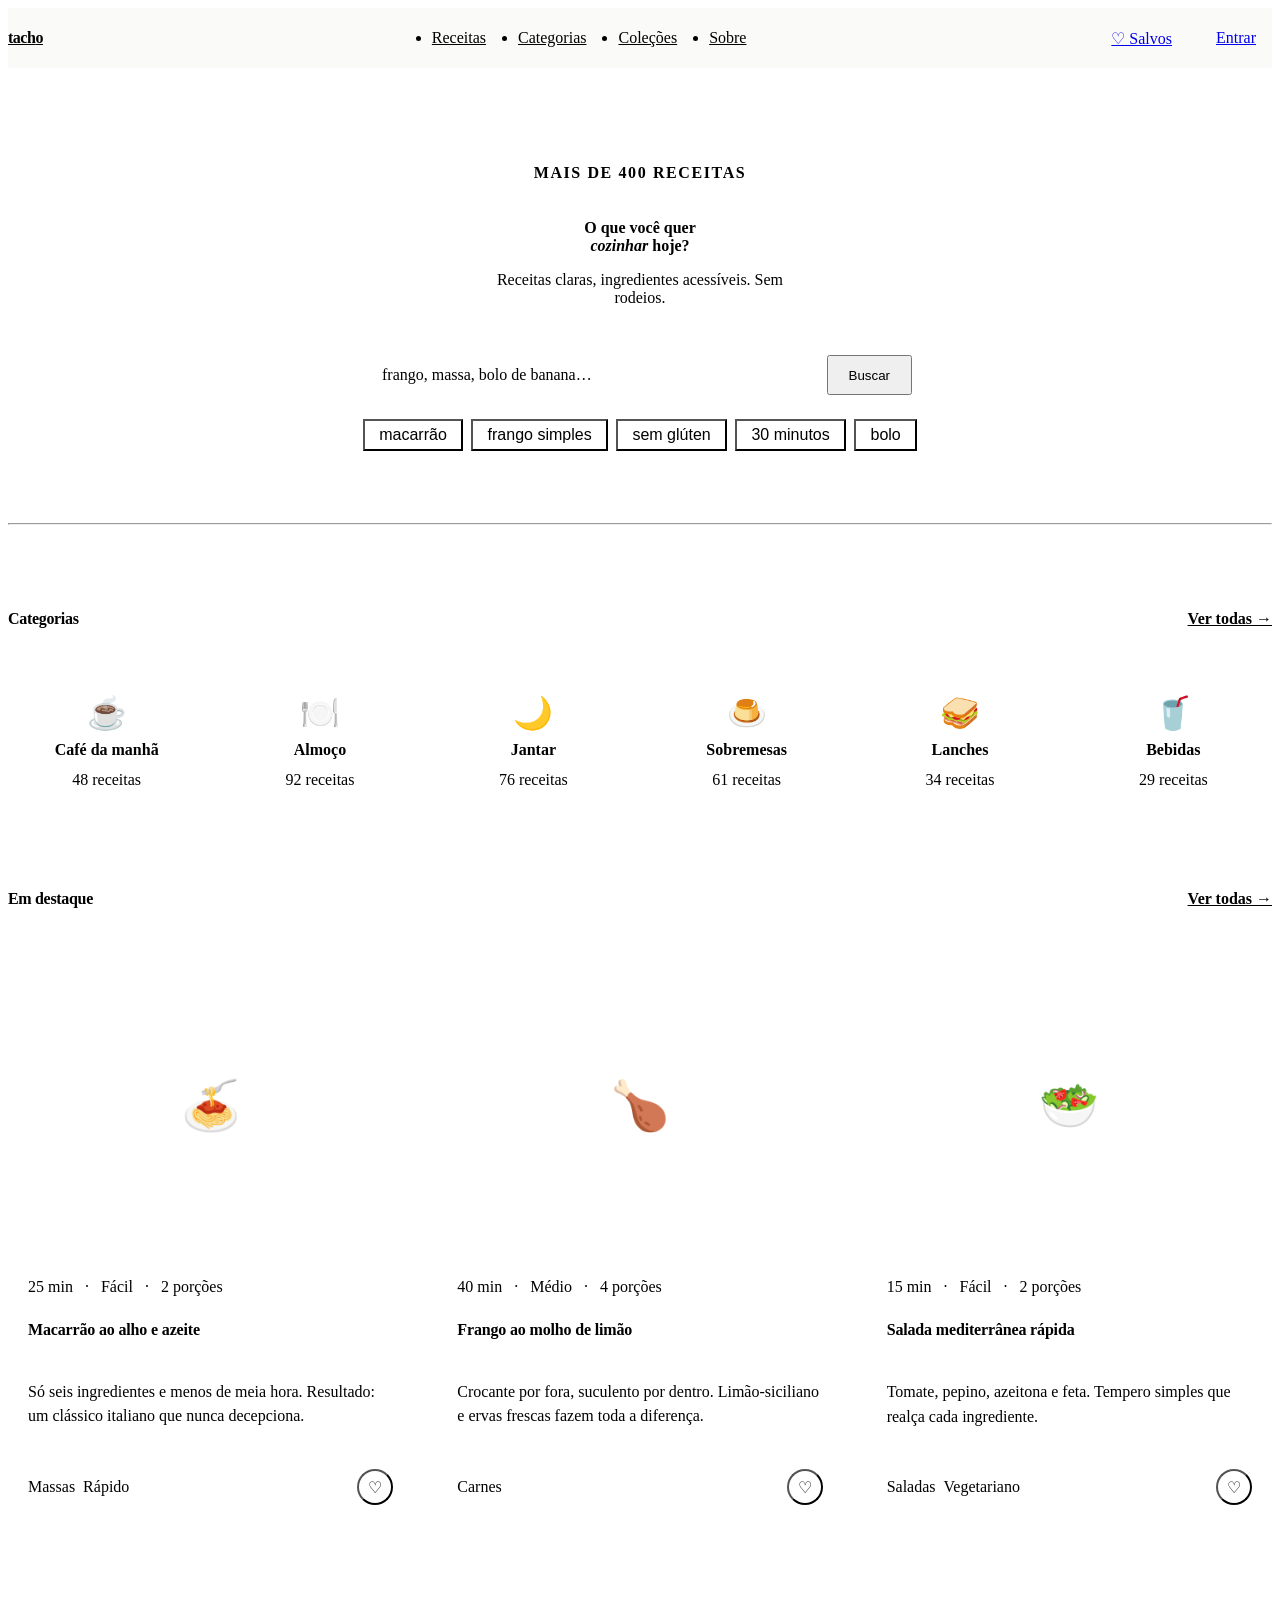
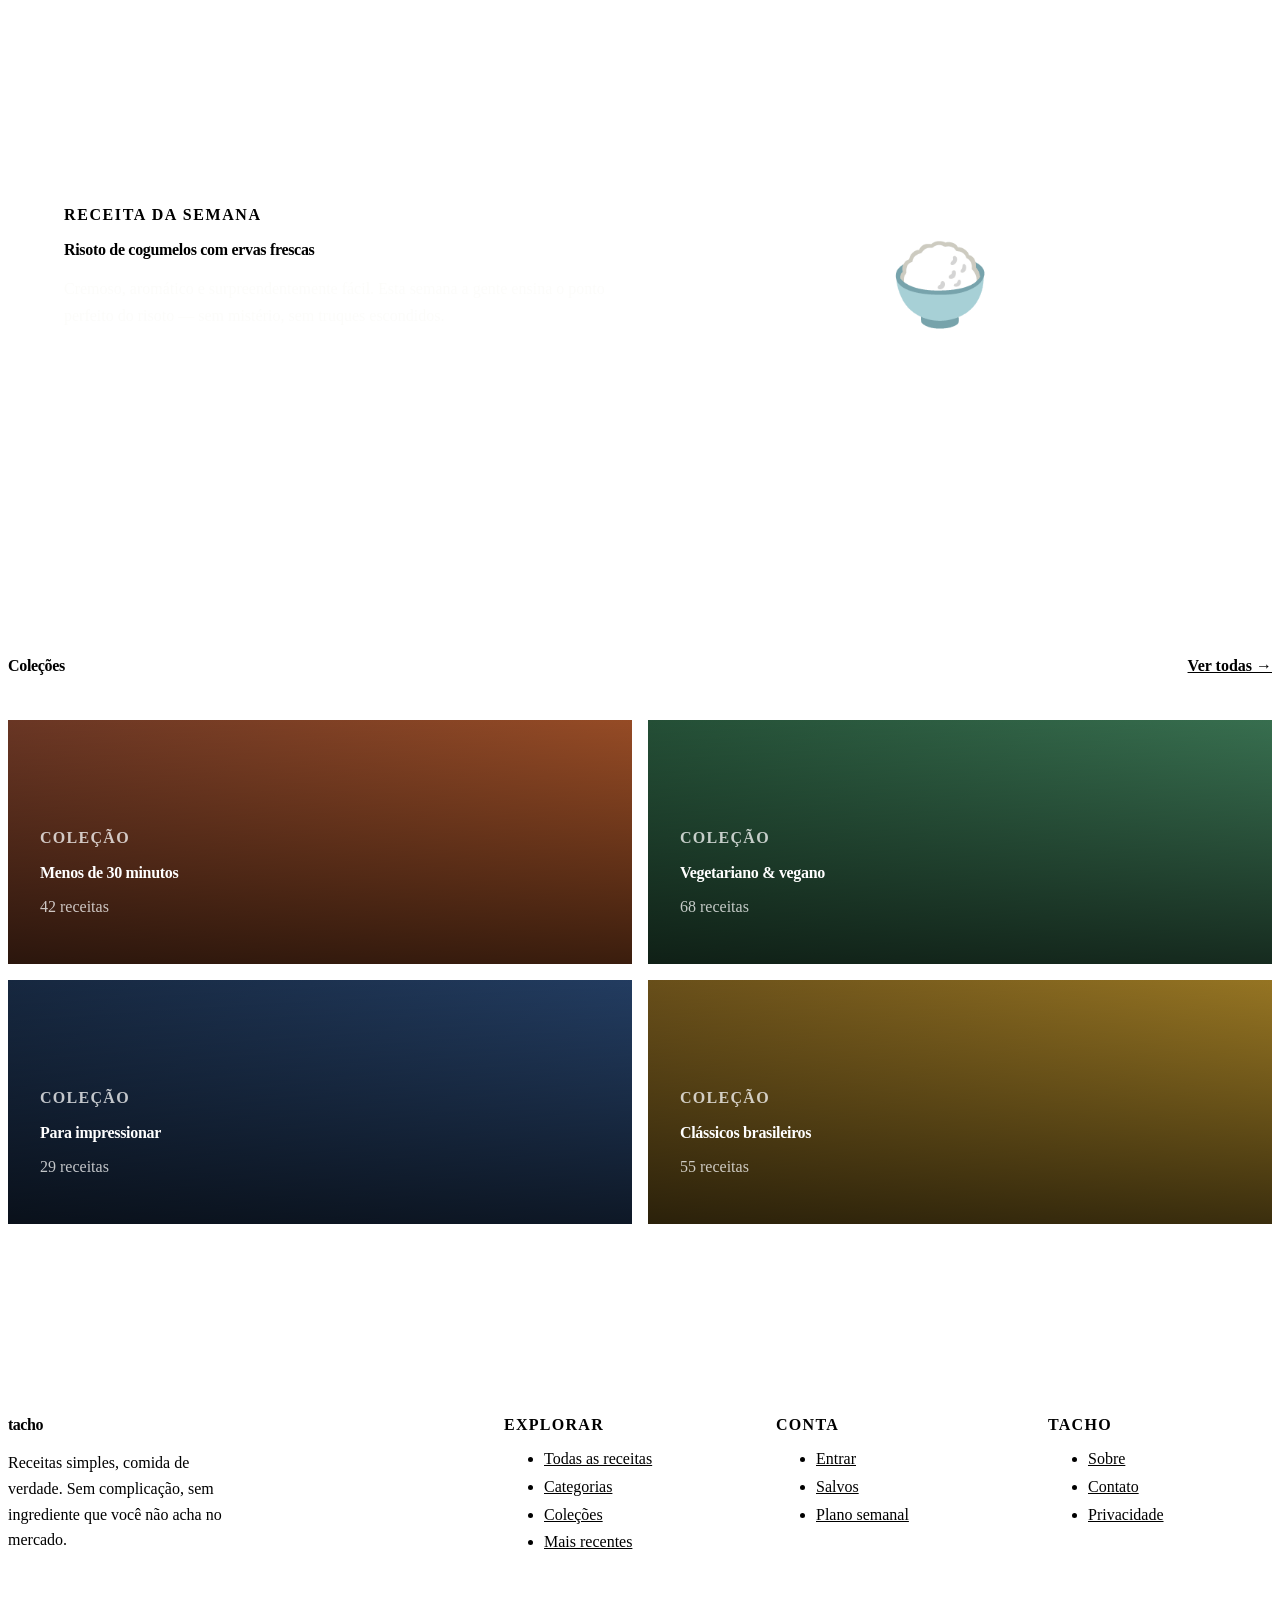
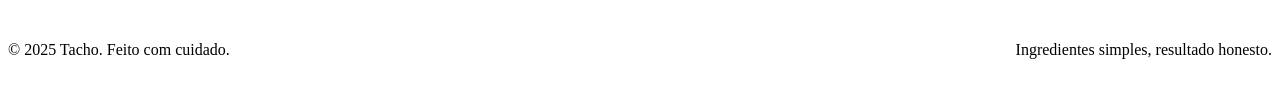
==== index.html @ 2dcb2dd7 "Add files via upload" ====
<!DOCTYPE html>
<html lang="pt-BR">
<head>
  <meta charset="UTF-8" />
  <meta name="viewport" content="width=device-width, initial-scale=1.0" />
  <title>Tacho — Receitas simples, comida de verdade</title>
  <meta name="description" content="Receitas claras, ingredientes acessíveis. Cozinhe sem complicação." />
  <link rel="preconnect" href="https://fonts.googleapis.com" />
  <link rel="preconnect" href="https://fonts.gstatic.com" crossorigin />
  <link href="https://fonts.googleapis.com/css2?family=Inter:wght@400;500;600&family=Playfair+Display:wght@700;800&display=swap" rel="stylesheet" />
  <link rel="stylesheet" href="../css/base.css" />
  <style>
    /* ---- NAV ---- */
    .nav {
      position: sticky;
      top: 0;
      z-index: 100;
      background: rgba(250,250,248,.92);
      backdrop-filter: blur(12px);
      border-bottom: 1px solid var(--color-border);
    }
    .nav__inner {
      display: flex;
      align-items: center;
      justify-content: space-between;
      height: 60px;
    }
    .nav__logo {
      font-family: var(--font-display);
      font-size: var(--size-xl);
      font-weight: 800;
      letter-spacing: -0.03em;
      color: var(--color-text);
    }
    .nav__logo span { color: var(--color-accent); }
    .nav__links {
      display: flex;
      align-items: center;
      gap: 2rem;
    }
    .nav__links a {
      font-size: var(--size-sm);
      font-weight: 500;
      color: var(--color-muted);
      transition: color var(--transition);
    }
    .nav__links a:hover { color: var(--color-text); }
    .nav__cta { display: flex; align-items: center; gap: 0.75rem; }
    .nav__menu-btn {
      display: none;
      flex-direction: column;
      gap: 5px;
      padding: 4px;
    }
    .nav__menu-btn span {
      display: block;
      width: 22px;
      height: 2px;
      background: var(--color-text);
      border-radius: 2px;
    }

    /* ---- HERO ---- */
    .hero {
      padding: 5rem 0 4rem;
      text-align: center;
    }
    .hero__eyebrow {
      display: inline-flex;
      align-items: center;
      gap: 0.5rem;
      font-size: var(--size-xs);
      font-weight: 600;
      letter-spacing: 0.1em;
      text-transform: uppercase;
      color: var(--color-muted);
      margin-bottom: 1.5rem;
    }
    .hero__eyebrow::before,
    .hero__eyebrow::after {
      content: '';
      display: block;
      width: 28px;
      height: 1px;
      background: var(--color-border);
    }
    .hero__title {
      font-size: clamp(var(--size-3xl), 6vw, var(--size-4xl));
      max-width: 16ch;
      margin-inline: auto;
      margin-bottom: 1rem;
    }
    .hero__title em {
      font-style: italic;
      color: var(--color-accent);
    }
    .hero__sub {
      font-size: var(--size-lg);
      color: var(--color-muted);
      max-width: 40ch;
      margin-inline: auto;
      margin-bottom: 2.5rem;
    }

    /* Search bar — assinatura visual */
    .search-wrap {
      max-width: 560px;
      margin-inline: auto;
    }
    .search-bar {
      display: flex;
      align-items: center;
      gap: 0.5rem;
      background: white;
      border: 1.5px solid var(--color-border);
      border-radius: var(--radius-pill);
      padding: 0.5rem 0.5rem 0.5rem 1.25rem;
      box-shadow: var(--shadow-card);
      transition: border-color var(--transition), box-shadow var(--transition);
    }
    .search-bar:focus-within {
      border-color: var(--color-text);
      box-shadow: 0 0 0 4px rgba(28,28,26,.06), var(--shadow-card);
    }
    .search-bar input {
      flex: 1;
      border: none;
      outline: none;
      font-family: var(--font-body);
      font-size: var(--size-md);
      background: transparent;
      color: var(--color-text);
    }
    .search-bar input::placeholder { color: var(--color-muted); }
    .search-bar .btn {
      flex-shrink: 0;
      padding: 0.65rem 1.25rem;
    }
    .search-hints {
      display: flex;
      flex-wrap: wrap;
      justify-content: center;
      gap: 0.5rem;
      margin-top: 1rem;
    }
    .search-hints button {
      font-size: var(--size-xs);
      font-weight: 500;
      color: var(--color-muted);
      background: var(--color-surface);
      padding: 0.3rem 0.9rem;
      border-radius: var(--radius-pill);
      transition: all var(--transition);
    }
    .search-hints button:hover {
      background: var(--color-accent-lt);
      color: var(--color-accent);
    }

    /* ---- CATEGORIES ---- */
    .section { padding: 4rem 0; }
    .section__header {
      display: flex;
      align-items: baseline;
      justify-content: space-between;
      margin-bottom: 2rem;
    }
    .section__title {
      font-family: var(--font-display);
      font-size: var(--size-2xl);
      font-weight: 700;
      letter-spacing: -0.02em;
    }
    .section__link {
      font-size: var(--size-sm);
      font-weight: 600;
      color: var(--color-accent);
      display: flex;
      align-items: center;
      gap: 0.25rem;
      transition: gap var(--transition);
    }
    .section__link:hover { gap: 0.5rem; }

    .categories-grid {
      display: grid;
      grid-template-columns: repeat(6, 1fr);
      gap: 1rem;
    }
    .cat-card {
      display: flex;
      flex-direction: column;
      align-items: center;
      gap: 0.75rem;
      padding: 1.5rem 1rem;
      border-radius: var(--radius-md);
      background: white;
      border: 1.5px solid var(--color-border);
      cursor: pointer;
      transition: all var(--transition);
      text-decoration: none;
      color: var(--color-text);
    }
    .cat-card:hover {
      border-color: var(--color-accent);
      background: var(--color-accent-lt);
      transform: translateY(-2px);
    }
    .cat-card__icon { font-size: 2rem; line-height: 1; }
    .cat-card__name {
      font-size: var(--size-sm);
      font-weight: 600;
      text-align: center;
    }
    .cat-card__count {
      font-size: var(--size-xs);
      color: var(--color-muted);
    }

    /* ---- FEATURED RECIPES ---- */
    .recipes-grid {
      display: grid;
      grid-template-columns: repeat(3, 1fr);
      gap: 1.5rem;
    }
    .recipe-card {
      display: flex;
      flex-direction: column;
      border-radius: var(--radius-md);
      overflow: hidden;
      background: white;
      box-shadow: var(--shadow-card);
      transition: transform var(--transition), box-shadow var(--transition);
      cursor: pointer;
      text-decoration: none;
      color: var(--color-text);
    }
    .recipe-card:hover {
      transform: translateY(-4px);
      box-shadow: var(--shadow-hover);
    }
    .recipe-card__img {
      width: 100%;
      aspect-ratio: 4/3;
      object-fit: cover;
      background: var(--color-surface);
    }
    /* Placeholder while image loads */
    .recipe-card__img-ph {
      width: 100%;
      aspect-ratio: 4/3;
      background: linear-gradient(135deg, var(--color-surface) 0%, var(--color-border) 100%);
      display: flex;
      align-items: center;
      justify-content: center;
      font-size: 3rem;
    }
    .recipe-card__body { padding: 1.25rem 1.25rem 1.5rem; flex: 1; display: flex; flex-direction: column; gap: 0.5rem; }
    .recipe-card__meta {
      display: flex;
      align-items: center;
      gap: 0.75rem;
      font-size: var(--size-xs);
      color: var(--color-muted);
      font-weight: 500;
    }
    .recipe-card__meta-dot { color: var(--color-border); }
    .recipe-card__name {
      font-family: var(--font-display);
      font-size: var(--size-xl);
      font-weight: 700;
      line-height: 1.25;
      letter-spacing: -0.01em;
    }
    .recipe-card__desc {
      font-size: var(--size-sm);
      color: var(--color-muted);
      line-height: 1.55;
      flex: 1;
    }
    .recipe-card__footer {
      display: flex;
      align-items: center;
      justify-content: space-between;
      padding: 0 1.25rem 1.25rem;
    }
    .recipe-card__tags { display: flex; gap: 0.5rem; flex-wrap: wrap; }
    .recipe-card__save {
      width: 36px; height: 36px;
      border-radius: 50%;
      display: flex; align-items: center; justify-content: center;
      background: var(--color-surface);
      color: var(--color-muted);
      font-size: 1rem;
      transition: all var(--transition);
      flex-shrink: 0;
    }
    .recipe-card__save:hover {
      background: var(--color-accent-lt);
      color: var(--color-accent);
    }

    /* ---- HIGHLIGHT BANNER ---- */
    .highlight {
      margin: 2rem 0;
      padding: 3.5rem;
      border-radius: var(--radius-lg);
      background: var(--color-text);
      color: var(--color-bg);
      display: grid;
      grid-template-columns: 1fr 1fr;
      gap: 3rem;
      align-items: center;
    }
    .highlight__label {
      font-size: var(--size-xs);
      font-weight: 600;
      letter-spacing: 0.1em;
      text-transform: uppercase;
      color: var(--color-accent);
      margin-bottom: 1rem;
    }
    .highlight__title {
      font-family: var(--font-display);
      font-size: clamp(var(--size-2xl), 3vw, var(--size-3xl));
      font-weight: 700;
      line-height: 1.2;
      letter-spacing: -0.02em;
      margin-bottom: 1rem;
    }
    .highlight__desc {
      font-size: var(--size-md);
      line-height: 1.7;
      color: rgba(250,250,248,.65);
      margin-bottom: 2rem;
    }
    .highlight__img-ph {
      border-radius: var(--radius-md);
      aspect-ratio: 4/3;
      background: rgba(255,255,255,.06);
      border: 1px solid rgba(255,255,255,.1);
      display: flex;
      align-items: center;
      justify-content: center;
      font-size: 5rem;
    }
    .btn-accent {
      background: var(--color-accent);
      color: white;
    }
    .btn-accent:hover { background: #b05527; transform: translateY(-1px); }

    /* ---- COLLECTIONS (links para outras páginas) ---- */
    .collections-grid {
      display: grid;
      grid-template-columns: repeat(2, 1fr);
      gap: 1rem;
    }
    .coll-card {
      position: relative;
      display: flex;
      flex-direction: column;
      justify-content: flex-end;
      padding: 2rem;
      border-radius: var(--radius-md);
      min-height: 180px;
      overflow: hidden;
      text-decoration: none;
      color: white;
      transition: transform var(--transition);
    }
    .coll-card:hover { transform: scale(1.015); }
    .coll-card__bg {
      position: absolute;
      inset: 0;
      z-index: 0;
    }
    .coll-card__overlay {
      position: absolute;
      inset: 0;
      background: linear-gradient(to top, rgba(0,0,0,.7) 0%, rgba(0,0,0,.15) 100%);
      z-index: 1;
    }
    .coll-card__content { position: relative; z-index: 2; }
    .coll-card__tag {
      font-size: var(--size-xs);
      font-weight: 600;
      letter-spacing: 0.08em;
      text-transform: uppercase;
      opacity: 0.75;
      margin-bottom: 0.4rem;
    }
    .coll-card__title {
      font-family: var(--font-display);
      font-size: var(--size-2xl);
      font-weight: 700;
      letter-spacing: -0.02em;
      line-height: 1.2;
    }
    .coll-card__count {
      font-size: var(--size-sm);
      opacity: 0.75;
      margin-top: 0.25rem;
    }
    /* Color backgrounds for placeholder */
    .bg-terra  { background: linear-gradient(135deg, #7B3F2A 0%, #C4622D 100%); }
    .bg-green  { background: linear-gradient(135deg, #2A5C3F 0%, #4A9068 100%); }
    .bg-navy   { background: linear-gradient(135deg, #1A2E4A 0%, #2E5080 100%); }
    .bg-gold   { background: linear-gradient(135deg, #7A5C1E 0%, #C49A2D 100%); }

    /* ---- FOOTER ---- */
    .footer {
      margin-top: 4rem;
      border-top: 1px solid var(--color-border);
      padding: 3rem 0 2rem;
    }
    .footer__inner {
      display: grid;
      grid-template-columns: 2fr 1fr 1fr 1fr;
      gap: 3rem;
      margin-bottom: 3rem;
    }
    .footer__brand-name {
      font-family: var(--font-display);
      font-size: var(--size-2xl);
      font-weight: 800;
      letter-spacing: -0.03em;
      margin-bottom: 0.75rem;
    }
    .footer__brand-name span { color: var(--color-accent); }
    .footer__brand-desc {
      font-size: var(--size-sm);
      color: var(--color-muted);
      line-height: 1.6;
      max-width: 28ch;
    }
    .footer__col-title {
      font-size: var(--size-xs);
      font-weight: 700;
      letter-spacing: 0.08em;
      text-transform: uppercase;
      color: var(--color-muted);
      margin-bottom: 1rem;
    }
    .footer__links { display: flex; flex-direction: column; gap: 0.6rem; }
    .footer__links a {
      font-size: var(--size-sm);
      color: var(--color-text);
      transition: color var(--transition);
    }
    .footer__links a:hover { color: var(--color-accent); }
    .footer__bottom {
      display: flex;
      align-items: center;
      justify-content: space-between;
      padding-top: 1.5rem;
      border-top: 1px solid var(--color-border);
      font-size: var(--size-xs);
      color: var(--color-muted);
    }

    /* ---- LOADING SKELETON ---- */
    .skeleton {
      background: linear-gradient(90deg, var(--color-surface) 25%, var(--color-border) 50%, var(--color-surface) 75%);
      background-size: 200% 100%;
      animation: shimmer 1.5s infinite;
      border-radius: var(--radius-sm);
    }
    @keyframes shimmer { 0% { background-position: 200% 0; } 100% { background-position: -200% 0; } }

    /* ---- RESPONSIVE ---- */
    @media (max-width: 900px) {
      .categories-grid { grid-template-columns: repeat(3, 1fr); }
      .recipes-grid    { grid-template-columns: repeat(2, 1fr); }
      .highlight       { grid-template-columns: 1fr; gap: 2rem; }
      .footer__inner   { grid-template-columns: 1fr 1fr; gap: 2rem; }
      .nav__links      { display: none; }
      .nav__menu-btn   { display: flex; }
    }
    @media (max-width: 600px) {
      .hero { padding: 3rem 0 2.5rem; }
      .categories-grid  { grid-template-columns: repeat(2, 1fr); }
      .recipes-grid     { grid-template-columns: 1fr; }
      .collections-grid { grid-template-columns: 1fr; }
      .footer__inner    { grid-template-columns: 1fr; }
      .footer__bottom   { flex-direction: column; gap: 0.5rem; text-align: center; }
      .highlight        { padding: 2rem; }
      .nav__cta .btn    { display: none; }
    }
  </style>
</head>
<body>

  <!-- NAV -->
  <nav class="nav">
    <div class="container nav__inner">
      <a href="index.html" class="nav__logo">tach<span>o</span></a>

      <ul class="nav__links" role="list">
        <li><a href="receitas.html">Receitas</a></li>
        <li><a href="categorias.html">Categorias</a></li>
        <li><a href="colecoes.html">Coleções</a></li>
        <li><a href="sobre.html">Sobre</a></li>
      </ul>

      <div class="nav__cta">
        <a href="favoritos.html" class="btn btn-ghost" style="padding:.55rem 1rem; font-size:var(--size-xs);">
          ♡ Salvos
        </a>
        <a href="conta.html" class="btn btn-primary" style="padding:.55rem 1rem; font-size:var(--size-xs);">
          Entrar
        </a>
        <button class="nav__menu-btn" aria-label="Menu">
          <span></span><span></span><span></span>
        </button>
      </div>
    </div>
  </nav>

  <main>

    <!-- HERO -->
    <section class="hero">
      <div class="container">
        <p class="hero__eyebrow">Mais de 400 receitas</p>
        <h1 class="hero__title display">
          O que você quer <em>cozinhar</em> hoje?
        </h1>
        <p class="hero__sub">
          Receitas claras, ingredientes acessíveis. Sem rodeios.
        </p>

        <div class="search-wrap">
          <div class="search-bar">
            <input
              type="search"
              id="search-input"
              placeholder="frango, massa, bolo de banana…"
              autocomplete="off"
              aria-label="Buscar receitas"
            />
            <button class="btn btn-primary" onclick="handleSearch()" aria-label="Buscar">
              Buscar
            </button>
          </div>
          <div class="search-hints" role="list" aria-label="Sugestões rápidas">
            <button onclick="fillSearch('macarrão')">macarrão</button>
            <button onclick="fillSearch('frango simples')">frango simples</button>
            <button onclick="fillSearch('sem glúten')">sem glúten</button>
            <button onclick="fillSearch('30 minutos')">30 minutos</button>
            <button onclick="fillSearch('bolo')">bolo</button>
          </div>
        </div>
      </div>
    </section>

    <hr class="divider" />

    <!-- CATEGORIAS -->
    <section class="section">
      <div class="container">
        <div class="section__header">
          <h2 class="section__title">Categorias</h2>
          <a href="categorias.html" class="section__link">Ver todas →</a>
        </div>
        <div class="categories-grid" id="categories-grid">
          <!-- Populado via JS/API -->
          <a href="receitas.html?cat=cafe" class="cat-card">
            <span class="cat-card__icon">☕</span>
            <span class="cat-card__name">Café da manhã</span>
            <span class="cat-card__count">48 receitas</span>
          </a>
          <a href="receitas.html?cat=almoco" class="cat-card">
            <span class="cat-card__icon">🍽️</span>
            <span class="cat-card__name">Almoço</span>
            <span class="cat-card__count">92 receitas</span>
          </a>
          <a href="receitas.html?cat=jantar" class="cat-card">
            <span class="cat-card__icon">🌙</span>
            <span class="cat-card__name">Jantar</span>
            <span class="cat-card__count">76 receitas</span>
          </a>
          <a href="receitas.html?cat=sobremesa" class="cat-card">
            <span class="cat-card__icon">🍮</span>
            <span class="cat-card__name">Sobremesas</span>
            <span class="cat-card__count">61 receitas</span>
          </a>
          <a href="receitas.html?cat=lanches" class="cat-card">
            <span class="cat-card__icon">🥪</span>
            <span class="cat-card__name">Lanches</span>
            <span class="cat-card__count">34 receitas</span>
          </a>
          <a href="receitas.html?cat=bebidas" class="cat-card">
            <span class="cat-card__icon">🥤</span>
            <span class="cat-card__name">Bebidas</span>
            <span class="cat-card__count">29 receitas</span>
          </a>
        </div>
      </div>
    </section>

    <!-- RECEITAS EM DESTAQUE -->
    <section class="section" style="padding-top:0">
      <div class="container">
        <div class="section__header">
          <h2 class="section__title">Em destaque</h2>
          <a href="receitas.html" class="section__link">Ver todas →</a>
        </div>
        <div class="recipes-grid" id="recipes-grid">
          <!-- Populado via API — skeleton enquanto carrega -->
          <a href="receita.html?id=1" class="recipe-card">
            <div class="recipe-card__img-ph">🍝</div>
            <div class="recipe-card__body">
              <div class="recipe-card__meta">
                <span>25 min</span>
                <span class="recipe-card__meta-dot">·</span>
                <span>Fácil</span>
                <span class="recipe-card__meta-dot">·</span>
                <span>2 porções</span>
              </div>
              <h3 class="recipe-card__name">Macarrão ao alho e azeite</h3>
              <p class="recipe-card__desc">Só seis ingredientes e menos de meia hora. Resultado: um clássico italiano que nunca decepciona.</p>
            </div>
            <div class="recipe-card__footer">
              <div class="recipe-card__tags">
                <span class="badge">Massas</span>
                <span class="badge">Rápido</span>
              </div>
              <button class="recipe-card__save" aria-label="Salvar receita" onclick="toggleSave(event, 1)">♡</button>
            </div>
          </a>

          <a href="receita.html?id=2" class="recipe-card">
            <div class="recipe-card__img-ph">🍗</div>
            <div class="recipe-card__body">
              <div class="recipe-card__meta">
                <span>40 min</span>
                <span class="recipe-card__meta-dot">·</span>
                <span>Médio</span>
                <span class="recipe-card__meta-dot">·</span>
                <span>4 porções</span>
              </div>
              <h3 class="recipe-card__name">Frango ao molho de limão</h3>
              <p class="recipe-card__desc">Crocante por fora, suculento por dentro. Limão-siciliano e ervas frescas fazem toda a diferença.</p>
            </div>
            <div class="recipe-card__footer">
              <div class="recipe-card__tags">
                <span class="badge">Carnes</span>
              </div>
              <button class="recipe-card__save" aria-label="Salvar receita" onclick="toggleSave(event, 2)">♡</button>
            </div>
          </a>

          <a href="receita.html?id=3" class="recipe-card">
            <div class="recipe-card__img-ph">🥗</div>
            <div class="recipe-card__body">
              <div class="recipe-card__meta">
                <span>15 min</span>
                <span class="recipe-card__meta-dot">·</span>
                <span>Fácil</span>
                <span class="recipe-card__meta-dot">·</span>
                <span>2 porções</span>
              </div>
              <h3 class="recipe-card__name">Salada mediterrânea rápida</h3>
              <p class="recipe-card__desc">Tomate, pepino, azeitona e feta. Tempero simples que realça cada ingrediente.</p>
            </div>
            <div class="recipe-card__footer">
              <div class="recipe-card__tags">
                <span class="badge">Saladas</span>
                <span class="badge">Vegetariano</span>
              </div>
              <button class="recipe-card__save" aria-label="Salvar receita" onclick="toggleSave(event, 3)">♡</button>
            </div>
          </a>
        </div>
      </div>
    </section>

    <!-- HIGHLIGHT BANNER -->
    <section class="section" style="padding-top:0">
      <div class="container">
        <div class="highlight">
          <div class="highlight__text">
            <p class="highlight__label">Receita da semana</p>
            <h2 class="highlight__title">Risoto de cogumelos com ervas frescas</h2>
            <p class="highlight__desc">
              Cremoso, aromático e surpreendentemente fácil. Esta semana a gente ensina o ponto perfeito do risoto — sem mistério, sem truques escondidos.
            </p>
            <a href="receita.html?id=destaque" class="btn btn-accent">
              Ver receita completa →
            </a>
          </div>
          <div class="highlight__img-ph" aria-hidden="true">🍚</div>
        </div>
      </div>
    </section>

    <!-- COLEÇÕES (ganchos para outras páginas) -->
    <section class="section" style="padding-top:0">
      <div class="container">
        <div class="section__header">
          <h2 class="section__title">Coleções</h2>
          <a href="colecoes.html" class="section__link">Ver todas →</a>
        </div>
        <div class="collections-grid">
          <a href="colecoes.html?slug=menos-de-30-min" class="coll-card">
            <div class="coll-card__bg bg-terra"></div>
            <div class="coll-card__overlay"></div>
            <div class="coll-card__content">
              <p class="coll-card__tag">Coleção</p>
              <h3 class="coll-card__title">Menos de 30 minutos</h3>
              <p class="coll-card__count">42 receitas</p>
            </div>
          </a>
          <a href="colecoes.html?slug=vegetariano" class="coll-card">
            <div class="coll-card__bg bg-green"></div>
            <div class="coll-card__overlay"></div>
            <div class="coll-card__content">
              <p class="coll-card__tag">Coleção</p>
              <h3 class="coll-card__title">Vegetariano & vegano</h3>
              <p class="coll-card__count">68 receitas</p>
            </div>
          </a>
          <a href="colecoes.html?slug=para-impressionar" class="coll-card">
            <div class="coll-card__bg bg-navy"></div>
            <div class="coll-card__overlay"></div>
            <div class="coll-card__content">
              <p class="coll-card__tag">Coleção</p>
              <h3 class="coll-card__title">Para impressionar</h3>
              <p class="coll-card__count">29 receitas</p>
            </div>
          </a>
          <a href="colecoes.html?slug=classicos-brasileiros" class="coll-card">
            <div class="coll-card__bg bg-gold"></div>
            <div class="coll-card__overlay"></div>
            <div class="coll-card__content">
              <p class="coll-card__tag">Coleção</p>
              <h3 class="coll-card__title">Clássicos brasileiros</h3>
              <p class="coll-card__count">55 receitas</p>
            </div>
          </a>
        </div>
      </div>
    </section>

  </main>

  <!-- FOOTER -->
  <footer class="footer">
    <div class="container">
      <div class="footer__inner">
        <div>
          <p class="footer__brand-name">tach<span>o</span></p>
          <p class="footer__brand-desc">Receitas simples, comida de verdade. Sem complicação, sem ingrediente que você não acha no mercado.</p>
        </div>
        <div>
          <p class="footer__col-title">Explorar</p>
          <ul class="footer__links">
            <li><a href="receitas.html">Todas as receitas</a></li>
            <li><a href="categorias.html">Categorias</a></li>
            <li><a href="colecoes.html">Coleções</a></li>
            <li><a href="mais-recentes.html">Mais recentes</a></li>
          </ul>
        </div>
        <div>
          <p class="footer__col-title">Conta</p>
          <ul class="footer__links">
            <li><a href="conta.html">Entrar</a></li>
            <li><a href="favoritos.html">Salvos</a></li>
            <li><a href="conta.html?tab=plano-semanal">Plano semanal</a></li>
          </ul>
        </div>
        <div>
          <p class="footer__col-title">Tacho</p>
          <ul class="footer__links">
            <li><a href="sobre.html">Sobre</a></li>
            <li><a href="contato.html">Contato</a></li>
            <li><a href="privacidade.html">Privacidade</a></li>
          </ul>
        </div>
      </div>
      <div class="footer__bottom">
        <span>© 2025 Tacho. Feito com cuidado.</span>
        <span>Ingredientes simples, resultado honesto.</span>
      </div>
    </div>
  </footer>

  <script>
    /* ---- Busca ---- */
    function fillSearch(term) {
      document.getElementById('search-input').value = term;
      document.getElementById('search-input').focus();
    }
    function handleSearch() {
      const q = document.getElementById('search-input').value.trim();
      if (q) window.location.href = `receitas.html?q=${encodeURIComponent(q)}`;
    }
    document.getElementById('search-input').addEventListener('keydown', e => {
      if (e.key === 'Enter') handleSearch();
    });

    /* ---- Salvar receita ---- */
    const saved = new Set(JSON.parse(localStorage.getItem('tacho_saved') || '[]'));
    function toggleSave(e, id) {
      e.preventDefault();
      e.stopPropagation();
      const btn = e.currentTarget;
      if (saved.has(id)) {
        saved.delete(id);
        btn.textContent = '♡';
        btn.style.color = '';
      } else {
        saved.add(id);
        btn.textContent = '♥';
        btn.style.color = 'var(--color-accent)';
      }
      localStorage.setItem('tacho_saved', JSON.stringify([...saved]));
    }
    // Restaura estado dos botões
    document.querySelectorAll('.recipe-card__save').forEach(btn => {
      const id = Number(btn.getAttribute('onclick').match(/\d+/)[0]);
      if (saved.has(id)) {
        btn.textContent = '♥';
        btn.style.color = 'var(--color-accent)';
      }
    });

    /* ---- Integração API (exemplo) ---- */
    // async function loadFeaturedRecipes() {
    //   const res = await fetch('/api/receitas?destaque=true&limit=3');
    //   const { data } = await res.json();
    //   renderRecipes(data);
    // }
    // loadFeaturedRecipes();
  </script>

</body>
</html>
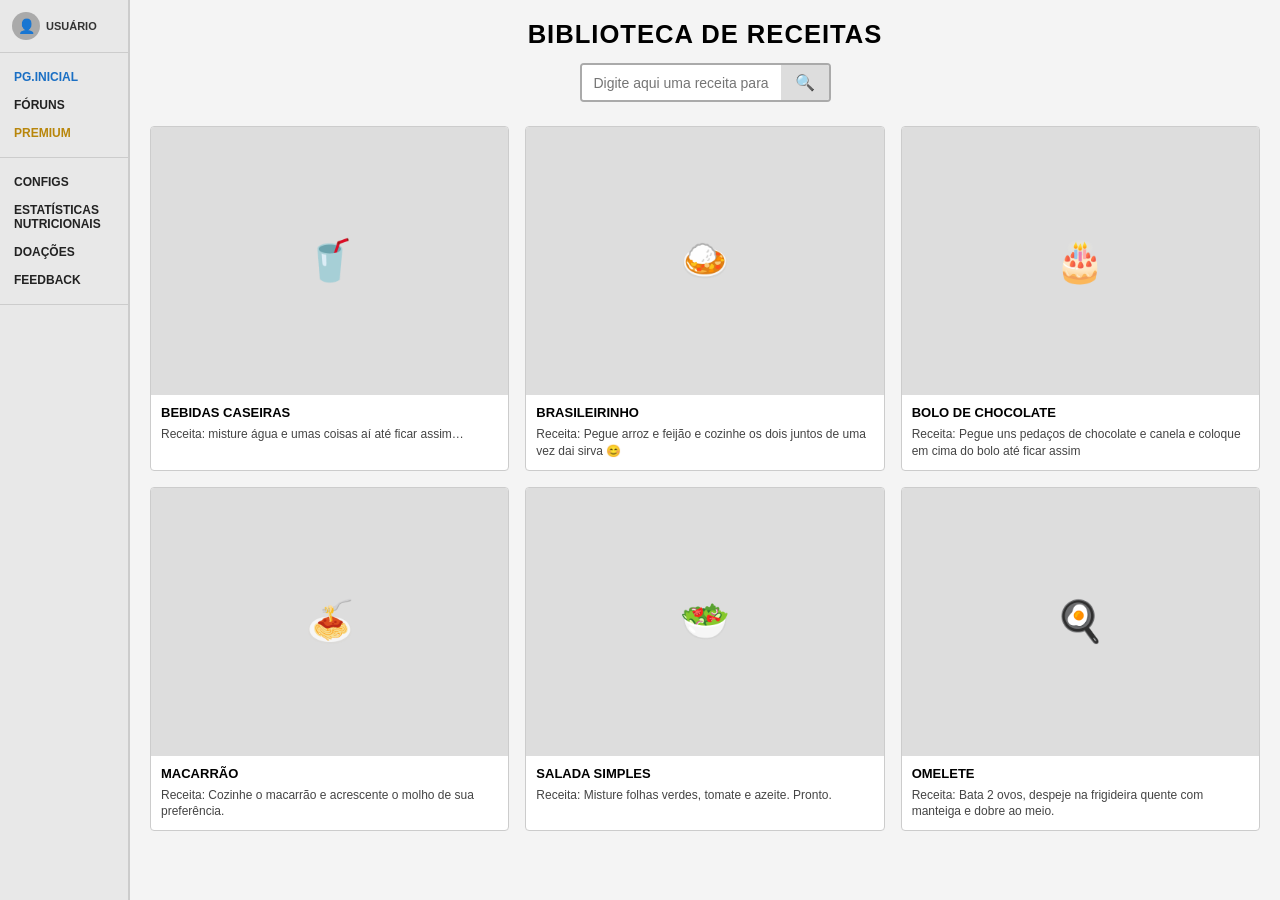
==== commit b62f0fa0: "Rename indexnovo (1).html to index.html" ====
--- a/index.html
+++ b/index.html
@@ -1,838 +1,208 @@
 <!DOCTYPE html>
 <html lang="pt-BR">
 <head>
-  <meta charset="UTF-8" />
-  <meta name="viewport" content="width=device-width, initial-scale=1.0" />
-  <title>Tacho — Receitas simples, comida de verdade</title>
-  <meta name="description" content="Receitas claras, ingredientes acessíveis. Cozinhe sem complicação." />
-  <link rel="preconnect" href="https://fonts.googleapis.com" />
-  <link rel="preconnect" href="https://fonts.gstatic.com" crossorigin />
-  <link href="https://fonts.googleapis.com/css2?family=Inter:wght@400;500;600&family=Playfair+Display:wght@700;800&display=swap" rel="stylesheet" />
-  <link rel="stylesheet" href="../css/base.css" />
+  <meta charset="UTF-8"/>
+  <meta name="viewport" content="width=device-width, initial-scale=1.0"/>
+  <title>Biblioteca de Receitas</title>
   <style>
-    /* ---- NAV ---- */
-    .nav {
-      position: sticky;
-      top: 0;
-      z-index: 100;
-      background: rgba(250,250,248,.92);
-      backdrop-filter: blur(12px);
-      border-bottom: 1px solid var(--color-border);
-    }
-    .nav__inner {
+    * { box-sizing: border-box; margin: 0; padding: 0; }
+    body { font-family: Arial, sans-serif; display: flex; height: 100vh; overflow: hidden; background: #f4f4f4; }
+
+    /* SIDEBAR */
+    aside {
+      width: 130px;
+      background: #e8e8e8;
+      border-right: 2px solid #ccc;
+      display: flex;
+      flex-direction: column;
+      padding: 12px 0;
+      flex-shrink: 0;
+    }
+    .user {
       display: flex;
       align-items: center;
-      justify-content: space-between;
-      height: 60px;
-    }
-    .nav__logo {
-      font-family: var(--font-display);
-      font-size: var(--size-xl);
-      font-weight: 800;
-      letter-spacing: -0.03em;
-      color: var(--color-text);
-    }
-    .nav__logo span { color: var(--color-accent); }
-    .nav__links {
-      display: flex;
-      align-items: center;
-      gap: 2rem;
-    }
-    .nav__links a {
-      font-size: var(--size-sm);
-      font-weight: 500;
-      color: var(--color-muted);
-      transition: color var(--transition);
-    }
-    .nav__links a:hover { color: var(--color-text); }
-    .nav__cta { display: flex; align-items: center; gap: 0.75rem; }
-    .nav__menu-btn {
-      display: none;
+      gap: 6px;
+      padding: 0 12px 12px;
+      border-bottom: 1px solid #ccc;
+      font-size: 11px;
+      font-weight: bold;
+      color: #333;
+    }
+    .user-icon {
+      width: 28px; height: 28px;
+      background: #aaa;
+      border-radius: 50%;
+      display: flex; align-items: center; justify-content: center;
+      font-size: 14px;
+    }
+    .nav-section { padding: 10px 0; border-bottom: 1px solid #ccc; }
+    .nav-section a {
+      display: block;
+      padding: 7px 14px;
+      font-size: 12px;
+      font-weight: bold;
+      color: #222;
+      text-decoration: none;
+      text-transform: uppercase;
+    }
+    .nav-section a:hover { background: #d0d0d0; }
+    .nav-section a.active { color: #1a6fc4; }
+    .nav-section a.premium { color: #b8860b; }
+
+    /* MAIN */
+    main {
+      flex: 1;
+      display: flex;
       flex-direction: column;
-      gap: 5px;
-      padding: 4px;
-    }
-    .nav__menu-btn span {
-      display: block;
-      width: 22px;
-      height: 2px;
-      background: var(--color-text);
-      border-radius: 2px;
-    }
-
-    /* ---- HERO ---- */
-    .hero {
-      padding: 5rem 0 4rem;
+      overflow-y: auto;
+      padding: 20px;
+    }
+    h1 {
+      font-size: 1.6rem;
       text-align: center;
-    }
-    .hero__eyebrow {
-      display: inline-flex;
-      align-items: center;
-      gap: 0.5rem;
-      font-size: var(--size-xs);
-      font-weight: 600;
-      letter-spacing: 0.1em;
-      text-transform: uppercase;
-      color: var(--color-muted);
-      margin-bottom: 1.5rem;
-    }
-    .hero__eyebrow::before,
-    .hero__eyebrow::after {
-      content: '';
-      display: block;
-      width: 28px;
-      height: 1px;
-      background: var(--color-border);
-    }
-    .hero__title {
-      font-size: clamp(var(--size-3xl), 6vw, var(--size-4xl));
-      max-width: 16ch;
-      margin-inline: auto;
-      margin-bottom: 1rem;
-    }
-    .hero__title em {
-      font-style: italic;
-      color: var(--color-accent);
-    }
-    .hero__sub {
-      font-size: var(--size-lg);
-      color: var(--color-muted);
-      max-width: 40ch;
-      margin-inline: auto;
-      margin-bottom: 2.5rem;
-    }
-
-    /* Search bar — assinatura visual */
-    .search-wrap {
-      max-width: 560px;
-      margin-inline: auto;
-    }
-    .search-bar {
-      display: flex;
-      align-items: center;
-      gap: 0.5rem;
-      background: white;
-      border: 1.5px solid var(--color-border);
-      border-radius: var(--radius-pill);
-      padding: 0.5rem 0.5rem 0.5rem 1.25rem;
-      box-shadow: var(--shadow-card);
-      transition: border-color var(--transition), box-shadow var(--transition);
-    }
-    .search-bar:focus-within {
-      border-color: var(--color-text);
-      box-shadow: 0 0 0 4px rgba(28,28,26,.06), var(--shadow-card);
-    }
-    .search-bar input {
+      margin-bottom: 14px;
+      letter-spacing: 1px;
+    }
+
+    /* BUSCA */
+    .search {
+      display: flex;
+      border: 2px solid #aaa;
+      border-radius: 4px;
+      overflow: hidden;
+      max-width: 600px;
+      margin: 0 auto 24px;
+      background: #fff;
+    }
+    .search input {
       flex: 1;
+      padding: 8px 12px;
       border: none;
       outline: none;
-      font-family: var(--font-body);
-      font-size: var(--size-md);
-      background: transparent;
-      color: var(--color-text);
-    }
-    .search-bar input::placeholder { color: var(--color-muted); }
-    .search-bar .btn {
-      flex-shrink: 0;
-      padding: 0.65rem 1.25rem;
-    }
-    .search-hints {
-      display: flex;
-      flex-wrap: wrap;
-      justify-content: center;
-      gap: 0.5rem;
-      margin-top: 1rem;
-    }
-    .search-hints button {
-      font-size: var(--size-xs);
-      font-weight: 500;
-      color: var(--color-muted);
-      background: var(--color-surface);
-      padding: 0.3rem 0.9rem;
-      border-radius: var(--radius-pill);
-      transition: all var(--transition);
-    }
-    .search-hints button:hover {
-      background: var(--color-accent-lt);
-      color: var(--color-accent);
-    }
-
-    /* ---- CATEGORIES ---- */
-    .section { padding: 4rem 0; }
-    .section__header {
-      display: flex;
-      align-items: baseline;
-      justify-content: space-between;
-      margin-bottom: 2rem;
-    }
-    .section__title {
-      font-family: var(--font-display);
-      font-size: var(--size-2xl);
-      font-weight: 700;
-      letter-spacing: -0.02em;
-    }
-    .section__link {
-      font-size: var(--size-sm);
-      font-weight: 600;
-      color: var(--color-accent);
-      display: flex;
-      align-items: center;
-      gap: 0.25rem;
-      transition: gap var(--transition);
-    }
-    .section__link:hover { gap: 0.5rem; }
-
-    .categories-grid {
-      display: grid;
-      grid-template-columns: repeat(6, 1fr);
-      gap: 1rem;
-    }
-    .cat-card {
-      display: flex;
-      flex-direction: column;
-      align-items: center;
-      gap: 0.75rem;
-      padding: 1.5rem 1rem;
-      border-radius: var(--radius-md);
-      background: white;
-      border: 1.5px solid var(--color-border);
+      font-size: 14px;
+    }
+    .search button {
+      padding: 8px 14px;
+      background: #ddd;
+      border: none;
       cursor: pointer;
-      transition: all var(--transition);
-      text-decoration: none;
-      color: var(--color-text);
-    }
-    .cat-card:hover {
-      border-color: var(--color-accent);
-      background: var(--color-accent-lt);
-      transform: translateY(-2px);
-    }
-    .cat-card__icon { font-size: 2rem; line-height: 1; }
-    .cat-card__name {
-      font-size: var(--size-sm);
-      font-weight: 600;
-      text-align: center;
-    }
-    .cat-card__count {
-      font-size: var(--size-xs);
-      color: var(--color-muted);
-    }
-
-    /* ---- FEATURED RECIPES ---- */
-    .recipes-grid {
+      font-size: 16px;
+    }
+    .search button:hover { background: #bbb; }
+
+    /* CARDS */
+    .cards {
       display: grid;
       grid-template-columns: repeat(3, 1fr);
-      gap: 1.5rem;
-    }
-    .recipe-card {
-      display: flex;
-      flex-direction: column;
-      border-radius: var(--radius-md);
+      gap: 16px;
+    }
+    .card {
+      background: #fff;
+      border: 1px solid #ccc;
+      border-radius: 4px;
       overflow: hidden;
-      background: white;
-      box-shadow: var(--shadow-card);
-      transition: transform var(--transition), box-shadow var(--transition);
       cursor: pointer;
       text-decoration: none;
-      color: var(--color-text);
-    }
-    .recipe-card:hover {
-      transform: translateY(-4px);
-      box-shadow: var(--shadow-hover);
-    }
-    .recipe-card__img {
+      color: inherit;
+      transition: box-shadow .15s;
+    }
+    .card:hover { box-shadow: 0 4px 12px rgba(0,0,0,.15); }
+    .card img, .card .img-ph {
       width: 100%;
       aspect-ratio: 4/3;
       object-fit: cover;
-      background: var(--color-surface);
-    }
-    /* Placeholder while image loads */
-    .recipe-card__img-ph {
-      width: 100%;
-      aspect-ratio: 4/3;
-      background: linear-gradient(135deg, var(--color-surface) 0%, var(--color-border) 100%);
+      display: block;
+    }
+    .card .img-ph {
+      background: #ddd;
       display: flex;
       align-items: center;
       justify-content: center;
-      font-size: 3rem;
-    }
-    .recipe-card__body { padding: 1.25rem 1.25rem 1.5rem; flex: 1; display: flex; flex-direction: column; gap: 0.5rem; }
-    .recipe-card__meta {
-      display: flex;
-      align-items: center;
-      gap: 0.75rem;
-      font-size: var(--size-xs);
-      color: var(--color-muted);
-      font-weight: 500;
-    }
-    .recipe-card__meta-dot { color: var(--color-border); }
-    .recipe-card__name {
-      font-family: var(--font-display);
-      font-size: var(--size-xl);
-      font-weight: 700;
-      line-height: 1.25;
-      letter-spacing: -0.01em;
-    }
-    .recipe-card__desc {
-      font-size: var(--size-sm);
-      color: var(--color-muted);
-      line-height: 1.55;
-      flex: 1;
-    }
-    .recipe-card__footer {
-      display: flex;
-      align-items: center;
-      justify-content: space-between;
-      padding: 0 1.25rem 1.25rem;
-    }
-    .recipe-card__tags { display: flex; gap: 0.5rem; flex-wrap: wrap; }
-    .recipe-card__save {
-      width: 36px; height: 36px;
-      border-radius: 50%;
-      display: flex; align-items: center; justify-content: center;
-      background: var(--color-surface);
-      color: var(--color-muted);
-      font-size: 1rem;
-      transition: all var(--transition);
-      flex-shrink: 0;
-    }
-    .recipe-card__save:hover {
-      background: var(--color-accent-lt);
-      color: var(--color-accent);
-    }
-
-    /* ---- HIGHLIGHT BANNER ---- */
-    .highlight {
-      margin: 2rem 0;
-      padding: 3.5rem;
-      border-radius: var(--radius-lg);
-      background: var(--color-text);
-      color: var(--color-bg);
-      display: grid;
-      grid-template-columns: 1fr 1fr;
-      gap: 3rem;
-      align-items: center;
-    }
-    .highlight__label {
-      font-size: var(--size-xs);
-      font-weight: 600;
-      letter-spacing: 0.1em;
+      font-size: 2.5rem;
+    }
+    .card-body { padding: 10px; }
+    .card-body h3 {
+      font-size: 13px;
+      font-weight: bold;
       text-transform: uppercase;
-      color: var(--color-accent);
-      margin-bottom: 1rem;
-    }
-    .highlight__title {
-      font-family: var(--font-display);
-      font-size: clamp(var(--size-2xl), 3vw, var(--size-3xl));
-      font-weight: 700;
-      line-height: 1.2;
-      letter-spacing: -0.02em;
-      margin-bottom: 1rem;
-    }
-    .highlight__desc {
-      font-size: var(--size-md);
-      line-height: 1.7;
-      color: rgba(250,250,248,.65);
-      margin-bottom: 2rem;
-    }
-    .highlight__img-ph {
-      border-radius: var(--radius-md);
-      aspect-ratio: 4/3;
-      background: rgba(255,255,255,.06);
-      border: 1px solid rgba(255,255,255,.1);
-      display: flex;
-      align-items: center;
-      justify-content: center;
-      font-size: 5rem;
-    }
-    .btn-accent {
-      background: var(--color-accent);
-      color: white;
-    }
-    .btn-accent:hover { background: #b05527; transform: translateY(-1px); }
-
-    /* ---- COLLECTIONS (links para outras páginas) ---- */
-    .collections-grid {
-      display: grid;
-      grid-template-columns: repeat(2, 1fr);
-      gap: 1rem;
-    }
-    .coll-card {
-      position: relative;
-      display: flex;
-      flex-direction: column;
-      justify-content: flex-end;
-      padding: 2rem;
-      border-radius: var(--radius-md);
-      min-height: 180px;
-      overflow: hidden;
-      text-decoration: none;
-      color: white;
-      transition: transform var(--transition);
-    }
-    .coll-card:hover { transform: scale(1.015); }
-    .coll-card__bg {
-      position: absolute;
-      inset: 0;
-      z-index: 0;
-    }
-    .coll-card__overlay {
-      position: absolute;
-      inset: 0;
-      background: linear-gradient(to top, rgba(0,0,0,.7) 0%, rgba(0,0,0,.15) 100%);
-      z-index: 1;
-    }
-    .coll-card__content { position: relative; z-index: 2; }
-    .coll-card__tag {
-      font-size: var(--size-xs);
-      font-weight: 600;
-      letter-spacing: 0.08em;
-      text-transform: uppercase;
-      opacity: 0.75;
-      margin-bottom: 0.4rem;
-    }
-    .coll-card__title {
-      font-family: var(--font-display);
-      font-size: var(--size-2xl);
-      font-weight: 700;
-      letter-spacing: -0.02em;
-      line-height: 1.2;
-    }
-    .coll-card__count {
-      font-size: var(--size-sm);
-      opacity: 0.75;
-      margin-top: 0.25rem;
-    }
-    /* Color backgrounds for placeholder */
-    .bg-terra  { background: linear-gradient(135deg, #7B3F2A 0%, #C4622D 100%); }
-    .bg-green  { background: linear-gradient(135deg, #2A5C3F 0%, #4A9068 100%); }
-    .bg-navy   { background: linear-gradient(135deg, #1A2E4A 0%, #2E5080 100%); }
-    .bg-gold   { background: linear-gradient(135deg, #7A5C1E 0%, #C49A2D 100%); }
-
-    /* ---- FOOTER ---- */
-    .footer {
-      margin-top: 4rem;
-      border-top: 1px solid var(--color-border);
-      padding: 3rem 0 2rem;
-    }
-    .footer__inner {
-      display: grid;
-      grid-template-columns: 2fr 1fr 1fr 1fr;
-      gap: 3rem;
-      margin-bottom: 3rem;
-    }
-    .footer__brand-name {
-      font-family: var(--font-display);
-      font-size: var(--size-2xl);
-      font-weight: 800;
-      letter-spacing: -0.03em;
-      margin-bottom: 0.75rem;
-    }
-    .footer__brand-name span { color: var(--color-accent); }
-    .footer__brand-desc {
-      font-size: var(--size-sm);
-      color: var(--color-muted);
-      line-height: 1.6;
-      max-width: 28ch;
-    }
-    .footer__col-title {
-      font-size: var(--size-xs);
-      font-weight: 700;
-      letter-spacing: 0.08em;
-      text-transform: uppercase;
-      color: var(--color-muted);
-      margin-bottom: 1rem;
-    }
-    .footer__links { display: flex; flex-direction: column; gap: 0.6rem; }
-    .footer__links a {
-      font-size: var(--size-sm);
-      color: var(--color-text);
-      transition: color var(--transition);
-    }
-    .footer__links a:hover { color: var(--color-accent); }
-    .footer__bottom {
-      display: flex;
-      align-items: center;
-      justify-content: space-between;
-      padding-top: 1.5rem;
-      border-top: 1px solid var(--color-border);
-      font-size: var(--size-xs);
-      color: var(--color-muted);
-    }
-
-    /* ---- LOADING SKELETON ---- */
-    .skeleton {
-      background: linear-gradient(90deg, var(--color-surface) 25%, var(--color-border) 50%, var(--color-surface) 75%);
-      background-size: 200% 100%;
-      animation: shimmer 1.5s infinite;
-      border-radius: var(--radius-sm);
-    }
-    @keyframes shimmer { 0% { background-position: 200% 0; } 100% { background-position: -200% 0; } }
-
-    /* ---- RESPONSIVE ---- */
-    @media (max-width: 900px) {
-      .categories-grid { grid-template-columns: repeat(3, 1fr); }
-      .recipes-grid    { grid-template-columns: repeat(2, 1fr); }
-      .highlight       { grid-template-columns: 1fr; gap: 2rem; }
-      .footer__inner   { grid-template-columns: 1fr 1fr; gap: 2rem; }
-      .nav__links      { display: none; }
-      .nav__menu-btn   { display: flex; }
-    }
-    @media (max-width: 600px) {
-      .hero { padding: 3rem 0 2.5rem; }
-      .categories-grid  { grid-template-columns: repeat(2, 1fr); }
-      .recipes-grid     { grid-template-columns: 1fr; }
-      .collections-grid { grid-template-columns: 1fr; }
-      .footer__inner    { grid-template-columns: 1fr; }
-      .footer__bottom   { flex-direction: column; gap: 0.5rem; text-align: center; }
-      .highlight        { padding: 2rem; }
-      .nav__cta .btn    { display: none; }
+      margin-bottom: 6px;
+    }
+    .card-body p { font-size: 12px; color: #444; line-height: 1.4; }
+
+    @media (max-width: 640px) {
+      .cards { grid-template-columns: 1fr; }
+      aside { width: 90px; }
     }
   </style>
 </head>
 <body>
 
-  <!-- NAV -->
-  <nav class="nav">
-    <div class="container nav__inner">
-      <a href="index.html" class="nav__logo">tach<span>o</span></a>
-
-      <ul class="nav__links" role="list">
-        <li><a href="receitas.html">Receitas</a></li>
-        <li><a href="categorias.html">Categorias</a></li>
-        <li><a href="colecoes.html">Coleções</a></li>
-        <li><a href="sobre.html">Sobre</a></li>
-      </ul>
-
-      <div class="nav__cta">
-        <a href="favoritos.html" class="btn btn-ghost" style="padding:.55rem 1rem; font-size:var(--size-xs);">
-          ♡ Salvos
+  <aside>
+    <div class="user">
+      <div class="user-icon">👤</div>
+      <span>USUÁRIO</span>
+    </div>
+
+    <div class="nav-section">
+      <a href="index.html" class="active">PG.INICIAL</a>
+      <a href="foruns.html">FÓRUNS</a>
+      <a href="premium.html" class="premium">PREMIUM</a>
+    </div>
+
+    <div class="nav-section">
+      <a href="configs.html">CONFIGS</a>
+      <a href="estatisticas.html">ESTATÍSTICAS NUTRICIONAIS</a>
+      <a href="doacoes.html">DOAÇÕES</a>
+      <a href="feedback.html">FEEDBACK</a>
+    </div>
+  </aside>
+
+  <main>
+    <h1>BIBLIOTECA DE RECEITAS</h1>
+
+    <div class="search">
+      <input type="text" id="q" placeholder="Digite aqui uma receita para procurar" />
+      <button onclick="buscar()">🔍</button>
+    </div>
+
+    <div class="cards" id="cards"></div>
+  </main>
+
+  <script>
+    const receitas = [
+      { id:1, emoji:"🥤", titulo:"BEBIDAS CASEIRAS", desc:"Receita: misture água e umas coisas aí até ficar assim…" },
+      { id:2, emoji:"🍛", titulo:"BRASILEIRINHO",      desc:"Receita: Pegue arroz e feijão e cozinhe os dois juntos de uma vez dai sirva 😊" },
+      { id:3, emoji:"🎂", titulo:"BOLO DE CHOCOLATE",      desc:"Receita: Pegue uns pedaços de chocolate e canela e coloque em cima do bolo até ficar assim" },
+      { id:4, emoji:"🍝", titulo:"MACARRÃO",         desc:"Receita: Cozinhe o macarrão e acrescente o molho de sua preferência." },
+      { id:5, emoji:"🥗", titulo:"SALADA SIMPLES",   desc:"Receita: Misture folhas verdes, tomate e azeite. Pronto." },
+      { id:6, emoji:"🍳", titulo:"OMELETE",          desc:"Receita: Bata 2 ovos, despeje na frigideira quente com manteiga e dobre ao meio." },
+    ];
+
+    function renderCards(lista) {
+      document.getElementById('cards').innerHTML = lista.map(r => `
+        <a href="receita.html?id=${r.id}" class="card">
+          <div class="img-ph">${r.emoji}</div>
+          <div class="card-body">
+            <h3>${r.titulo}</h3>
+            <p>${r.desc}</p>
+          </div>
         </a>
-        <a href="conta.html" class="btn btn-primary" style="padding:.55rem 1rem; font-size:var(--size-xs);">
-          Entrar
-        </a>
-        <button class="nav__menu-btn" aria-label="Menu">
-          <span></span><span></span><span></span>
-        </button>
-      </div>
-    </div>
-  </nav>
-
-  <main>
-
-    <!-- HERO -->
-    <section class="hero">
-      <div class="container">
-        <p class="hero__eyebrow">Mais de 400 receitas</p>
-        <h1 class="hero__title display">
-          O que você quer <em>cozinhar</em> hoje?
-        </h1>
-        <p class="hero__sub">
-          Receitas claras, ingredientes acessíveis. Sem rodeios.
-        </p>
-
-        <div class="search-wrap">
-          <div class="search-bar">
-            <input
-              type="search"
-              id="search-input"
-              placeholder="frango, massa, bolo de banana…"
-              autocomplete="off"
-              aria-label="Buscar receitas"
-            />
-            <button class="btn btn-primary" onclick="handleSearch()" aria-label="Buscar">
-              Buscar
-            </button>
-          </div>
-          <div class="search-hints" role="list" aria-label="Sugestões rápidas">
-            <button onclick="fillSearch('macarrão')">macarrão</button>
-            <button onclick="fillSearch('frango simples')">frango simples</button>
-            <button onclick="fillSearch('sem glúten')">sem glúten</button>
-            <button onclick="fillSearch('30 minutos')">30 minutos</button>
-            <button onclick="fillSearch('bolo')">bolo</button>
-          </div>
-        </div>
-      </div>
-    </section>
-
-    <hr class="divider" />
-
-    <!-- CATEGORIAS -->
-    <section class="section">
-      <div class="container">
-        <div class="section__header">
-          <h2 class="section__title">Categorias</h2>
-          <a href="categorias.html" class="section__link">Ver todas →</a>
-        </div>
-        <div class="categories-grid" id="categories-grid">
-          <!-- Populado via JS/API -->
-          <a href="receitas.html?cat=cafe" class="cat-card">
-            <span class="cat-card__icon">☕</span>
-            <span class="cat-card__name">Café da manhã</span>
-            <span class="cat-card__count">48 receitas</span>
-          </a>
-          <a href="receitas.html?cat=almoco" class="cat-card">
-            <span class="cat-card__icon">🍽️</span>
-            <span class="cat-card__name">Almoço</span>
-            <span class="cat-card__count">92 receitas</span>
-          </a>
-          <a href="receitas.html?cat=jantar" class="cat-card">
-            <span class="cat-card__icon">🌙</span>
-            <span class="cat-card__name">Jantar</span>
-            <span class="cat-card__count">76 receitas</span>
-          </a>
-          <a href="receitas.html?cat=sobremesa" class="cat-card">
-            <span class="cat-card__icon">🍮</span>
-            <span class="cat-card__name">Sobremesas</span>
-            <span class="cat-card__count">61 receitas</span>
-          </a>
-          <a href="receitas.html?cat=lanches" class="cat-card">
-            <span class="cat-card__icon">🥪</span>
-            <span class="cat-card__name">Lanches</span>
-            <span class="cat-card__count">34 receitas</span>
-          </a>
-          <a href="receitas.html?cat=bebidas" class="cat-card">
-            <span class="cat-card__icon">🥤</span>
-            <span class="cat-card__name">Bebidas</span>
-            <span class="cat-card__count">29 receitas</span>
-          </a>
-        </div>
-      </div>
-    </section>
-
-    <!-- RECEITAS EM DESTAQUE -->
-    <section class="section" style="padding-top:0">
-      <div class="container">
-        <div class="section__header">
-          <h2 class="section__title">Em destaque</h2>
-          <a href="receitas.html" class="section__link">Ver todas →</a>
-        </div>
-        <div class="recipes-grid" id="recipes-grid">
-          <!-- Populado via API — skeleton enquanto carrega -->
-          <a href="receita.html?id=1" class="recipe-card">
-            <div class="recipe-card__img-ph">🍝</div>
-            <div class="recipe-card__body">
-              <div class="recipe-card__meta">
-                <span>25 min</span>
-                <span class="recipe-card__meta-dot">·</span>
-                <span>Fácil</span>
-                <span class="recipe-card__meta-dot">·</span>
-                <span>2 porções</span>
-              </div>
-              <h3 class="recipe-card__name">Macarrão ao alho e azeite</h3>
-              <p class="recipe-card__desc">Só seis ingredientes e menos de meia hora. Resultado: um clássico italiano que nunca decepciona.</p>
-            </div>
-            <div class="recipe-card__footer">
-              <div class="recipe-card__tags">
-                <span class="badge">Massas</span>
-                <span class="badge">Rápido</span>
-              </div>
-              <button class="recipe-card__save" aria-label="Salvar receita" onclick="toggleSave(event, 1)">♡</button>
-            </div>
-          </a>
-
-          <a href="receita.html?id=2" class="recipe-card">
-            <div class="recipe-card__img-ph">🍗</div>
-            <div class="recipe-card__body">
-              <div class="recipe-card__meta">
-                <span>40 min</span>
-                <span class="recipe-card__meta-dot">·</span>
-                <span>Médio</span>
-                <span class="recipe-card__meta-dot">·</span>
-                <span>4 porções</span>
-              </div>
-              <h3 class="recipe-card__name">Frango ao molho de limão</h3>
-              <p class="recipe-card__desc">Crocante por fora, suculento por dentro. Limão-siciliano e ervas frescas fazem toda a diferença.</p>
-            </div>
-            <div class="recipe-card__footer">
-              <div class="recipe-card__tags">
-                <span class="badge">Carnes</span>
-              </div>
-              <button class="recipe-card__save" aria-label="Salvar receita" onclick="toggleSave(event, 2)">♡</button>
-            </div>
-          </a>
-
-          <a href="receita.html?id=3" class="recipe-card">
-            <div class="recipe-card__img-ph">🥗</div>
-            <div class="recipe-card__body">
-              <div class="recipe-card__meta">
-                <span>15 min</span>
-                <span class="recipe-card__meta-dot">·</span>
-                <span>Fácil</span>
-                <span class="recipe-card__meta-dot">·</span>
-                <span>2 porções</span>
-              </div>
-              <h3 class="recipe-card__name">Salada mediterrânea rápida</h3>
-              <p class="recipe-card__desc">Tomate, pepino, azeitona e feta. Tempero simples que realça cada ingrediente.</p>
-            </div>
-            <div class="recipe-card__footer">
-              <div class="recipe-card__tags">
-                <span class="badge">Saladas</span>
-                <span class="badge">Vegetariano</span>
-              </div>
-              <button class="recipe-card__save" aria-label="Salvar receita" onclick="toggleSave(event, 3)">♡</button>
-            </div>
-          </a>
-        </div>
-      </div>
-    </section>
-
-    <!-- HIGHLIGHT BANNER -->
-    <section class="section" style="padding-top:0">
-      <div class="container">
-        <div class="highlight">
-          <div class="highlight__text">
-            <p class="highlight__label">Receita da semana</p>
-            <h2 class="highlight__title">Risoto de cogumelos com ervas frescas</h2>
-            <p class="highlight__desc">
-              Cremoso, aromático e surpreendentemente fácil. Esta semana a gente ensina o ponto perfeito do risoto — sem mistério, sem truques escondidos.
-            </p>
-            <a href="receita.html?id=destaque" class="btn btn-accent">
-              Ver receita completa →
-            </a>
-          </div>
-          <div class="highlight__img-ph" aria-hidden="true">🍚</div>
-        </div>
-      </div>
-    </section>
-
-    <!-- COLEÇÕES (ganchos para outras páginas) -->
-    <section class="section" style="padding-top:0">
-      <div class="container">
-        <div class="section__header">
-          <h2 class="section__title">Coleções</h2>
-          <a href="colecoes.html" class="section__link">Ver todas →</a>
-        </div>
-        <div class="collections-grid">
-          <a href="colecoes.html?slug=menos-de-30-min" class="coll-card">
-            <div class="coll-card__bg bg-terra"></div>
-            <div class="coll-card__overlay"></div>
-            <div class="coll-card__content">
-              <p class="coll-card__tag">Coleção</p>
-              <h3 class="coll-card__title">Menos de 30 minutos</h3>
-              <p class="coll-card__count">42 receitas</p>
-            </div>
-          </a>
-          <a href="colecoes.html?slug=vegetariano" class="coll-card">
-            <div class="coll-card__bg bg-green"></div>
-            <div class="coll-card__overlay"></div>
-            <div class="coll-card__content">
-              <p class="coll-card__tag">Coleção</p>
-              <h3 class="coll-card__title">Vegetariano & vegano</h3>
-              <p class="coll-card__count">68 receitas</p>
-            </div>
-          </a>
-          <a href="colecoes.html?slug=para-impressionar" class="coll-card">
-            <div class="coll-card__bg bg-navy"></div>
-            <div class="coll-card__overlay"></div>
-            <div class="coll-card__content">
-              <p class="coll-card__tag">Coleção</p>
-              <h3 class="coll-card__title">Para impressionar</h3>
-              <p class="coll-card__count">29 receitas</p>
-            </div>
-          </a>
-          <a href="colecoes.html?slug=classicos-brasileiros" class="coll-card">
-            <div class="coll-card__bg bg-gold"></div>
-            <div class="coll-card__overlay"></div>
-            <div class="coll-card__content">
-              <p class="coll-card__tag">Coleção</p>
-              <h3 class="coll-card__title">Clássicos brasileiros</h3>
-              <p class="coll-card__count">55 receitas</p>
-            </div>
-          </a>
-        </div>
-      </div>
-    </section>
-
-  </main>
-
-  <!-- FOOTER -->
-  <footer class="footer">
-    <div class="container">
-      <div class="footer__inner">
-        <div>
-          <p class="footer__brand-name">tach<span>o</span></p>
-          <p class="footer__brand-desc">Receitas simples, comida de verdade. Sem complicação, sem ingrediente que você não acha no mercado.</p>
-        </div>
-        <div>
-          <p class="footer__col-title">Explorar</p>
-          <ul class="footer__links">
-            <li><a href="receitas.html">Todas as receitas</a></li>
-            <li><a href="categorias.html">Categorias</a></li>
-            <li><a href="colecoes.html">Coleções</a></li>
-            <li><a href="mais-recentes.html">Mais recentes</a></li>
-          </ul>
-        </div>
-        <div>
-          <p class="footer__col-title">Conta</p>
-          <ul class="footer__links">
-            <li><a href="conta.html">Entrar</a></li>
-            <li><a href="favoritos.html">Salvos</a></li>
-            <li><a href="conta.html?tab=plano-semanal">Plano semanal</a></li>
-          </ul>
-        </div>
-        <div>
-          <p class="footer__col-title">Tacho</p>
-          <ul class="footer__links">
-            <li><a href="sobre.html">Sobre</a></li>
-            <li><a href="contato.html">Contato</a></li>
-            <li><a href="privacidade.html">Privacidade</a></li>
-          </ul>
-        </div>
-      </div>
-      <div class="footer__bottom">
-        <span>© 2025 Tacho. Feito com cuidado.</span>
-        <span>Ingredientes simples, resultado honesto.</span>
-      </div>
-    </div>
-  </footer>
-
-  <script>
-    /* ---- Busca ---- */
-    function fillSearch(term) {
-      document.getElementById('search-input').value = term;
-      document.getElementById('search-input').focus();
-    }
-    function handleSearch() {
-      const q = document.getElementById('search-input').value.trim();
-      if (q) window.location.href = `receitas.html?q=${encodeURIComponent(q)}`;
-    }
-    document.getElementById('search-input').addEventListener('keydown', e => {
-      if (e.key === 'Enter') handleSearch();
+      `).join('');
+    }
+
+    function buscar() {
+      const q = document.getElementById('q').value.toLowerCase().trim();
+      const filtradas = q ? receitas.filter(r =>
+        r.titulo.toLowerCase().includes(q) || r.desc.toLowerCase().includes(q)
+      ) : receitas;
+      renderCards(filtradas);
+    }
+
+    document.getElementById('q').addEventListener('keydown', e => {
+      if (e.key === 'Enter') buscar();
     });
 
-    /* ---- Salvar receita ---- */
-    const saved = new Set(JSON.parse(localStorage.getItem('tacho_saved') || '[]'));
-    function toggleSave(e, id) {
-      e.preventDefault();
-      e.stopPropagation();
-      const btn = e.currentTarget;
-      if (saved.has(id)) {
-        saved.delete(id);
-        btn.textContent = '♡';
-        btn.style.color = '';
-      } else {
-        saved.add(id);
-        btn.textContent = '♥';
-        btn.style.color = 'var(--color-accent)';
-      }
-      localStorage.setItem('tacho_saved', JSON.stringify([...saved]));
-    }
-    // Restaura estado dos botões
-    document.querySelectorAll('.recipe-card__save').forEach(btn => {
-      const id = Number(btn.getAttribute('onclick').match(/\d+/)[0]);
-      if (saved.has(id)) {
-        btn.textContent = '♥';
-        btn.style.color = 'var(--color-accent)';
-      }
-    });
-
-    /* ---- Integração API (exemplo) ---- */
-    // async function loadFeaturedRecipes() {
-    //   const res = await fetch('/api/receitas?destaque=true&limit=3');
-    //   const { data } = await res.json();
-    //   renderRecipes(data);
-    // }
-    // loadFeaturedRecipes();
+    renderCards(receitas);
   </script>
 
 </body>
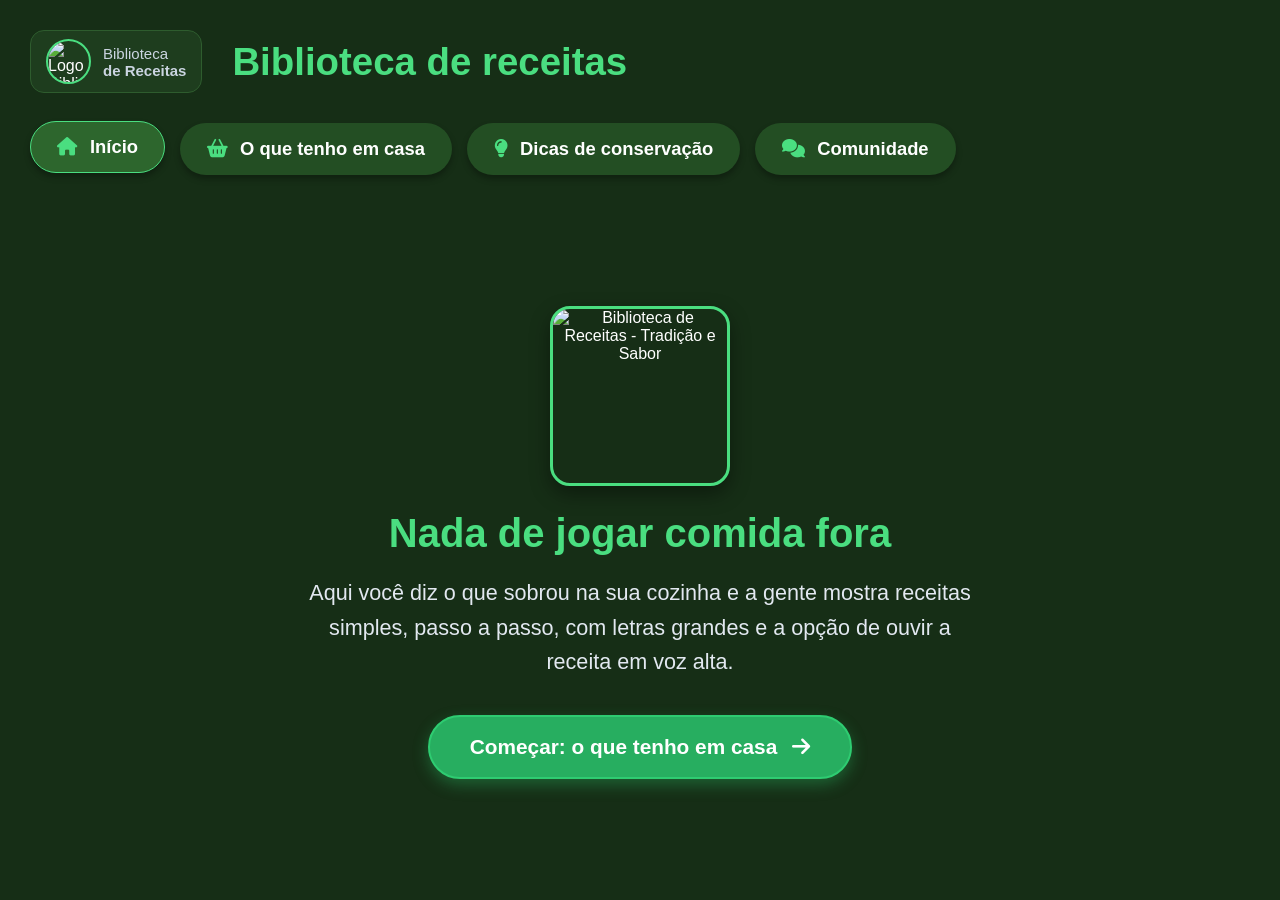
==== commit 2b655b8a: "Add files via upload" ====
--- a/index.html
+++ b/index.html
@@ -1,209 +1,61 @@
-<!DOCTYPE html>
-<html lang="pt-BR">
-<head>
-  <meta charset="UTF-8"/>
-  <meta name="viewport" content="width=device-width, initial-scale=1.0"/>
-  <title>Biblioteca de Receitas</title>
-  <style>
-    * { box-sizing: border-box; margin: 0; padding: 0; }
-    body { font-family: Arial, sans-serif; display: flex; height: 100vh; overflow: hidden; background: #f4f4f4; }
-
-    /* SIDEBAR */
-    aside {
-      width: 130px;
-      background: #e8e8e8;
-      border-right: 2px solid #ccc;
-      display: flex;
-      flex-direction: column;
-      padding: 12px 0;
-      flex-shrink: 0;
-    }
-    .user {
-      display: flex;
-      align-items: center;
-      gap: 6px;
-      padding: 0 12px 12px;
-      border-bottom: 1px solid #ccc;
-      font-size: 11px;
-      font-weight: bold;
-      color: #333;
-    }
-    .user-icon {
-      width: 28px; height: 28px;
-      background: #aaa;
-      border-radius: 50%;
-      display: flex; align-items: center; justify-content: center;
-      font-size: 14px;
-    }
-    .nav-section { padding: 10px 0; border-bottom: 1px solid #ccc; }
-    .nav-section a {
-      display: block;
-      padding: 7px 14px;
-      font-size: 12px;
-      font-weight: bold;
-      color: #222;
-      text-decoration: none;
-      text-transform: uppercase;
-    }
-    .nav-section a:hover { background: #d0d0d0; }
-    .nav-section a.active { color: #1a6fc4; }
-    .nav-section a.premium { color: #b8860b; }
-
-    /* MAIN */
-    main {
-      flex: 1;
-      display: flex;
-      flex-direction: column;
-      overflow-y: auto;
-      padding: 20px;
-    }
-    h1 {
-      font-size: 1.6rem;
-      text-align: center;
-      margin-bottom: 14px;
-      letter-spacing: 1px;
-    }
-
-    /* BUSCA */
-    .search {
-      display: flex;
-      border: 2px solid #aaa;
-      border-radius: 4px;
-      overflow: hidden;
-      max-width: 600px;
-      margin: 0 auto 24px;
-      background: #fff;
-    }
-    .search input {
-      flex: 1;
-      padding: 8px 12px;
-      border: none;
-      outline: none;
-      font-size: 14px;
-    }
-    .search button {
-      padding: 8px 14px;
-      background: #ddd;
-      border: none;
-      cursor: pointer;
-      font-size: 16px;
-    }
-    .search button:hover { background: #bbb; }
-
-    /* CARDS */
-    .cards {
-      display: grid;
-      grid-template-columns: repeat(3, 1fr);
-      gap: 16px;
-    }
-    .card {
-      background: #fff;
-      border: 1px solid #ccc;
-      border-radius: 4px;
-      overflow: hidden;
-      cursor: pointer;
-      text-decoration: none;
-      color: inherit;
-      transition: box-shadow .15s;
-    }
-    .card:hover { box-shadow: 0 4px 12px rgba(0,0,0,.15); }
-    .card img, .card .img-ph {
-      width: 100%;
-      aspect-ratio: 4/3;
-      object-fit: cover;
-      display: block;
-    }
-    .card .img-ph {
-      background: #ddd;
-      display: flex;
-      align-items: center;
-      justify-content: center;
-      font-size: 2.5rem;
-    }
-    .card-body { padding: 10px; }
-    .card-body h3 {
-      font-size: 13px;
-      font-weight: bold;
-      text-transform: uppercase;
-      margin-bottom: 6px;
-    }
-    .card-body p { font-size: 12px; color: #444; line-height: 1.4; }
-
-    @media (max-width: 640px) {
-      .cards { grid-template-columns: 1fr; }
-      aside { width: 90px; }
-    }
-  </style>
-</head>
-<body>
-
-  <aside>
-    <div class="user">
-      <div class="user-icon">👤</div>
-      <span>USUÁRIO</span>
-    </div>
-
-    <div class="nav-section">
-      <a href="index.html" class="active">PG.INICIAL</a>
-      <a href="foruns.html">FÓRUNS</a>
-      <a href="premium.html" class="premium">PREMIUM</a>
-    </div>
-
-    <div class="nav-section">
-      <a href="configs.html">CONFIGS</a>
-      <a href="estatisticas.html">ESTATÍSTICAS NUTRICIONAIS</a>
-      <a href="doacoes.html">DOAÇÕES</a>
-      <a href="feedback.html">FEEDBACK</a>
-    </div>
-  </aside>
-
-  <main>
-    <h1>BIBLIOTECA DE RECEITAS</h1>
-
-    <div class="search">
-      <input type="text" id="q" placeholder="Digite aqui uma receita para procurar" />
-      <button onclick="buscar()">🔍</button>
-    </div>
-
-    <div class="cards" id="cards"></div>
-  </main>
-
-  <script>
-    const receitas = [
-      { id:1, emoji:"🥤", titulo:"BEBIDAS CASEIRAS", desc:"Receita: misture água e umas coisas aí até ficar assim…" },
-      { id:2, emoji:"🍛", titulo:"BRASILEIRINHO",      desc:"Receita: Pegue arroz e feijão e cozinhe os dois juntos de uma vez dai sirva 😊" },
-      { id:3, emoji:"🎂", titulo:"BOLO DE CHOCOLATE",      desc:"Receita: Pegue uns pedaços de chocolate e canela e coloque em cima do bolo até ficar assim" },
-      { id:4, emoji:"🍝", titulo:"MACARRÃO",         desc:"Receita: Cozinhe o macarrão e acrescente o molho de sua preferência." },
-      { id:5, emoji:"🥗", titulo:"SALADA SIMPLES",   desc:"Receita: Misture folhas verdes, tomate e azeite. Pronto." },
-      { id:6, emoji:"🍳", titulo:"OMELETE",          desc:"Receita: Bata 2 ovos, despeje na frigideira quente com manteiga e dobre ao meio." },
-    ];
-
-    function renderCards(lista) {
-      document.getElementById('cards').innerHTML = lista.map(r => `
-        <a href="receita.html?id=${r.id}" class="card">
-          <div class="img-ph">${r.emoji}</div>
-          <div class="card-body">
-            <h3>${r.titulo}</h3>
-            <p>${r.desc}</p>
-          </div>
-        </a>
-      `).join('');
-    }
-
-    function buscar() {
-      const q = document.getElementById('q').value.toLowerCase().trim();
-      const filtradas = q ? receitas.filter(r =>
-        r.titulo.toLowerCase().includes(q) || r.desc.toLowerCase().includes(q)
-      ) : receitas;
-      renderCards(filtradas);
-    }
-
-    document.getElementById('q').addEventListener('keydown', e => {
-      if (e.key === 'Enter') buscar();
-    });
-
-    renderCards(receitas);
-  </script>
-
-</body>
-</html>
+<!DOCTYPE html>
+<html lang="pt-BR">
+<head>
+    <meta charset="UTF-8">
+    <meta name="viewport" content="width=device-width, initial-scale=1.0">
+    <title>Biblioteca de Receitas</title>
+    <link rel="stylesheet" href="style.css">
+    <!-- Ícones do FontAwesome -->
+    <link rel="stylesheet" href="https://cdnjs.cloudflare.com/ajax/libs/font-awesome/6.4.0/css/all.min.css">
+</head>
+<body>
+
+    <!-- Cabeçalho com o logotipo -->
+    <header class="header">
+        <div class="logo-container">
+            <!-- A sua imagem no cabeçalho (tamanho menor) -->
+            <img src="assets/logo.jpg" alt="Logo Biblioteca de Receitas" class="header-logo-img">
+            <span class="logo-text">Biblioteca <strong>de Receitas</strong></span>
+        </div>
+        <h1 class="main-title">Biblioteca de receitas</h1>
+    </header>
+
+    <!-- Barra de Navegação -->
+    <nav class="nav-bar">
+        <a href="#" class="nav-btn active">
+            <i class="fa-solid fa-house"></i> Início
+        </a>
+        <a href="#" class="nav-btn">
+            <i class="fa-solid fa-basket-shopping"></i> O que tenho em casa
+        </a>
+        <a href="#" class="nav-btn">
+            <i class="fa-solid fa-lightbulb"></i> Dicas de conservação
+        </a>
+        <a href="#" class="nav-btn">
+            <i class="fa-solid fa-comments"></i> Comunidade
+        </a>
+    </nav>
+
+    <!-- Conteúdo Principal -->
+    <main class="content">
+        <div class="hero-card">
+            <!-- A sua imagem grande em destaque no centro -->
+            <div class="hero-image-box">
+                <img src="assets/logo.jpg" alt="Biblioteca de Receitas - Tradição e Sabor" class="hero-main-img">
+            </div>
+            
+            <h2 class="hero-title">Nada de jogar comida fora</h2>
+            
+            <p class="hero-description">
+                Aqui você diz o que sobrou na sua cozinha e a gente mostra receitas simples, passo a passo, com letras grandes e a opção de ouvir a receita em voz alta.
+            </p>
+
+            <a href="#" class="cta-btn">
+                <span>Começar: o que tenho em casa</span>
+                <i class="fa-solid fa-arrow-right"></i>
+            </a>
+        </div>
+    </main>
+
+</body>
+</html>
--- a/style.css
+++ b/style.css
@@ -0,0 +1,163 @@
+* {
+    margin: 0;
+    padding: 0;
+    box-sizing: border-box;
+    font-family: 'Segoe UI', Tahoma, Geneva, Verdana, sans-serif;
+}
+
+body {
+    background-color: #162e16; /* Verde escuro acolhedor e focado em acessibilidade */
+    color: #ffffff;
+    display: flex;
+    flex-direction: column;
+    min-height: 100vh;
+    padding: 30px;
+}
+
+/* Cabeçalho */
+.header {
+    display: flex;
+    align-items: center;
+    gap: 30px;
+    margin-bottom: 30px;
+    flex-wrap: wrap;
+}
+
+.logo-container {
+    display: flex;
+    align-items: center;
+    background-color: #1e3d1e;
+    padding: 8px 15px;
+    border-radius: 14px;
+    gap: 12px;
+    border: 1px solid #2e5c2e;
+}
+
+/* Estilo da imagem pequena no cabeçalho */
+.header-logo-img {
+    width: 45px;
+    height: 45px;
+    border-radius: 50%;
+    object-fit: cover;
+    border: 2px solid #4ade80;
+}
+
+.logo-text {
+    font-size: 15px;
+    display: flex;
+    flex-direction: column;
+    color: #cbd5e1;
+}
+
+.main-title {
+    font-size: 2.4rem;
+    color: #4ade80; /* Verde claro de destaque */
+    font-weight: 700;
+}
+
+/* Barra de Navegação */
+.nav-bar {
+    display: flex;
+    gap: 15px;
+    margin-bottom: 40px;
+    flex-wrap: wrap;
+}
+
+.nav-btn {
+    background-color: #234e23;
+    color: #ffffff;
+    text-decoration: none;
+    padding: 14px 26px;
+    border-radius: 35px;
+    font-size: 1.15rem;
+    font-weight: 600;
+    display: flex;
+    align-items: center;
+    gap: 12px;
+    box-shadow: 0 4px 6px rgba(0, 0, 0, 0.3);
+    transition: all 0.2s ease;
+    border: 1px solid transparent;
+}
+
+.nav-btn i {
+    color: #4ade80;
+}
+
+.nav-btn.active, .nav-btn:hover {
+    background-color: #2d662d;
+    border-color: #4ade80;
+    transform: translateY(-2px);
+}
+
+/* Conteúdo Principal (Hero) */
+.content {
+    display: flex;
+    flex-direction: column;
+    align-items: center;
+    text-align: center;
+    flex-grow: 1;
+    justify-content: center;
+    padding: 20px;
+}
+
+.hero-card {
+    max-width: 750px;
+    display: flex;
+    flex-direction: column;
+    align-items: center;
+}
+
+/* Caixa e estilo da imagem principal grande */
+.hero-image-box {
+    margin-bottom: 25px;
+    display: flex;
+    justify-content: center;
+}
+
+.hero-main-img {
+    width: 180px;
+    height: 180px;
+    max-width: 100%;
+    border-radius: 20px;
+    object-fit: cover;
+    box-shadow: 0 8px 20px rgba(0, 0, 0, 0.4);
+    border: 3px solid #4ade80;
+}
+
+.hero-title {
+    font-size: 2.5rem;
+    color: #4ade80;
+    margin-bottom: 20px;
+    font-weight: 700;
+}
+
+.hero-description {
+    font-size: 1.35rem; /* Letras grandes pensando na acessibilidade dos idosos */
+    line-height: 1.6;
+    margin-bottom: 35px;
+    color: #e2e8f0;
+    max-width: 680px;
+}
+
+/* Botão de Ação Destacado (CTA) */
+.cta-btn {
+    background-color: #27ae60;
+    color: #ffffff;
+    text-decoration: none;
+    padding: 18px 40px;
+    border-radius: 50px;
+    font-size: 1.3rem;
+    font-weight: bold;
+    display: flex;
+    align-items: center;
+    gap: 15px;
+    box-shadow: 0 6px 15px rgba(39, 174, 96, 0.4);
+    border: 2px solid #2ecc71;
+    transition: all 0.2s ease;
+}
+
+.cta-btn:hover {
+    background-color: #2ecc71;
+    transform: scale(1.03);
+    box-shadow: 0 8px 20px rgba(46, 204, 113, 0.5);
+}
